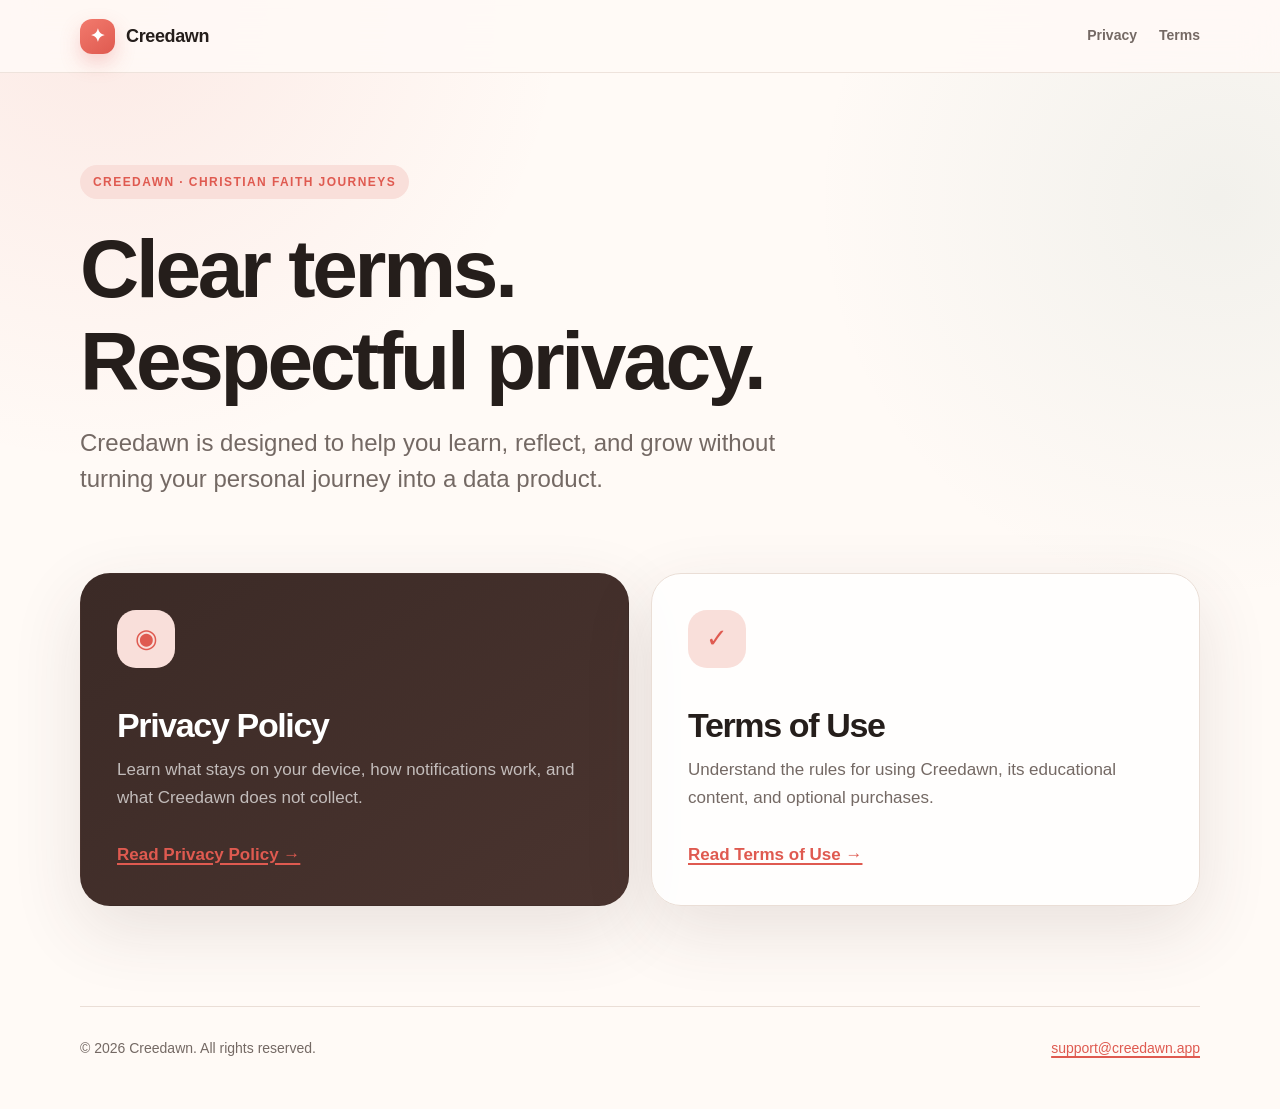
==== index.html @ 134fe07b "Add Creedawn privacy policy and terms" ====
<!doctype html>
<html lang="en">
<head>
  <meta charset="utf-8">
  <meta name="viewport" content="width=device-width, initial-scale=1">
  <meta name="description" content="Privacy Policy and Terms of Use for the Creedawn iOS app.">
  <title>Creedawn — Legal</title>
  <link rel="stylesheet" href="assets/styles.css">
</head>
<body>
  <header class="site-header">
    <nav class="nav" aria-label="Primary navigation">
      <a class="brand" href="./"><span class="brand-mark" aria-hidden="true">✦</span>Creedawn</a>
      <div class="nav-links">
        <a href="privacy/">Privacy</a>
        <a href="terms/">Terms</a>
      </div>
    </nav>
  </header>

  <main>
    <section class="hero">
      <span class="eyebrow">Creedawn · Christian faith journeys</span>
      <h1>Clear terms.<br>Respectful privacy.</h1>
      <p class="hero-copy">Creedawn is designed to help you learn, reflect, and grow without turning your personal journey into a data product.</p>
    </section>

    <section class="home-grid" aria-label="Legal documents">
      <article class="home-card dark">
        <div class="card-icon" aria-hidden="true">◉</div>
        <h2>Privacy Policy</h2>
        <p>Learn what stays on your device, how notifications work, and what Creedawn does not collect.</p>
        <a class="card-link" href="privacy/">Read Privacy Policy →</a>
      </article>
      <article class="home-card">
        <div class="card-icon" aria-hidden="true">✓</div>
        <h2>Terms of Use</h2>
        <p>Understand the rules for using Creedawn, its educational content, and optional purchases.</p>
        <a class="card-link" href="terms/">Read Terms of Use →</a>
      </article>
    </section>
  </main>

  <footer class="site-footer">
    <p>© 2026 Creedawn. All rights reserved.</p>
    <p><a href="mailto:support@creedawn.app">support@creedawn.app</a></p>
  </footer>
</body>
</html>
---- assets/styles.css ----
:root {
  color-scheme: light;
  --paper: #fffaf6;
  --paper-deep: #f7eee7;
  --ink: #251e1b;
  --muted: #746964;
  --line: #eaded6;
  --coral: #df5a50;
  --coral-soft: #f9dfda;
  --cocoa: #4a342f;
  --sage: #6e9585;
  --white: #ffffff;
  --shadow: 0 24px 70px rgba(74, 52, 47, 0.12);
}

* {
  box-sizing: border-box;
}

html {
  scroll-behavior: smooth;
}

body {
  margin: 0;
  background:
    radial-gradient(circle at 8% 0%, rgba(223, 90, 80, 0.10), transparent 29rem),
    radial-gradient(circle at 95% 18%, rgba(110, 149, 133, 0.09), transparent 25rem),
    var(--paper);
  color: var(--ink);
  font-family: -apple-system, BlinkMacSystemFont, "Segoe UI", sans-serif;
  font-size: 17px;
  line-height: 1.68;
  -webkit-font-smoothing: antialiased;
}

a {
  color: var(--coral);
  text-decoration-thickness: 1.5px;
  text-underline-offset: 3px;
}

a:hover {
  color: #bb443c;
}

.site-header {
  position: sticky;
  top: 0;
  z-index: 10;
  border-bottom: 1px solid rgba(234, 222, 214, 0.8);
  background: rgba(255, 250, 246, 0.88);
  backdrop-filter: blur(18px);
  -webkit-backdrop-filter: blur(18px);
}

.nav {
  width: min(1120px, calc(100% - 40px));
  min-height: 72px;
  margin: 0 auto;
  display: flex;
  align-items: center;
  justify-content: space-between;
  gap: 24px;
}

.brand {
  display: inline-flex;
  align-items: center;
  gap: 11px;
  color: var(--ink);
  font-size: 18px;
  font-weight: 800;
  letter-spacing: -0.02em;
  text-decoration: none;
}

.brand-mark {
  width: 35px;
  height: 35px;
  display: grid;
  place-items: center;
  border-radius: 12px;
  color: var(--white);
  background: linear-gradient(145deg, #f27a6d, var(--coral));
  box-shadow: 0 9px 20px rgba(223, 90, 80, 0.26);
}

.nav-links {
  display: flex;
  align-items: center;
  gap: 22px;
}

.nav-links a {
  color: var(--muted);
  font-size: 14px;
  font-weight: 700;
  text-decoration: none;
}

.nav-links a[aria-current="page"],
.nav-links a:hover {
  color: var(--coral);
}

.hero,
.legal-layout,
.home-grid,
.site-footer {
  width: min(1120px, calc(100% - 40px));
  margin-left: auto;
  margin-right: auto;
}

.hero {
  padding: 92px 0 46px;
}

.eyebrow {
  display: inline-flex;
  align-items: center;
  min-height: 34px;
  padding: 6px 13px;
  border-radius: 999px;
  color: var(--coral);
  background: var(--coral-soft);
  font-size: 12px;
  font-weight: 800;
  letter-spacing: 0.12em;
  text-transform: uppercase;
}

h1,
h2,
h3 {
  margin-top: 0;
  letter-spacing: -0.04em;
  line-height: 1.12;
}

h1 {
  max-width: 820px;
  margin: 24px 0 18px;
  font-size: clamp(46px, 7vw, 82px);
}

.hero-copy {
  max-width: 720px;
  margin: 0;
  color: var(--muted);
  font-size: clamp(19px, 2.5vw, 24px);
  line-height: 1.5;
}

.home-grid {
  display: grid;
  grid-template-columns: repeat(2, minmax(0, 1fr));
  gap: 22px;
  padding: 30px 0 100px;
}

.home-card {
  min-height: 300px;
  padding: 36px;
  border: 1px solid var(--line);
  border-radius: 30px;
  background: rgba(255, 255, 255, 0.82);
  box-shadow: var(--shadow);
  display: flex;
  flex-direction: column;
  align-items: flex-start;
}

.home-card.dark {
  color: var(--white);
  border-color: transparent;
  background: linear-gradient(145deg, #3b2a26, var(--cocoa));
}

.card-icon {
  width: 58px;
  height: 58px;
  margin-bottom: 38px;
  display: grid;
  place-items: center;
  border-radius: 19px;
  color: var(--coral);
  background: var(--coral-soft);
  font-size: 26px;
}

.home-card h2 {
  margin-bottom: 12px;
  font-size: 34px;
}

.home-card p {
  margin: 0 0 28px;
  color: var(--muted);
}

.home-card.dark p {
  color: rgba(255, 255, 255, 0.68);
}

.card-link {
  margin-top: auto;
  font-weight: 800;
}

.legal-layout {
  display: grid;
  grid-template-columns: 240px minmax(0, 760px);
  gap: 72px;
  align-items: start;
  padding: 20px 0 100px;
}

.toc {
  position: sticky;
  top: 104px;
  padding: 22px;
  border: 1px solid var(--line);
  border-radius: 22px;
  background: rgba(255, 255, 255, 0.66);
}

.toc strong {
  display: block;
  margin-bottom: 12px;
  font-size: 13px;
  letter-spacing: 0.09em;
  text-transform: uppercase;
}

.toc a {
  display: block;
  padding: 6px 0;
  color: var(--muted);
  font-size: 14px;
  text-decoration: none;
}

.toc a:hover {
  color: var(--coral);
}

.legal-card {
  padding: 48px;
  border: 1px solid var(--line);
  border-radius: 32px;
  background: rgba(255, 255, 255, 0.84);
  box-shadow: var(--shadow);
}

.effective-date {
  margin: -4px 0 38px;
  color: var(--muted);
  font-size: 14px;
  font-weight: 650;
}

.summary {
  margin-bottom: 42px;
  padding: 24px 26px;
  border-left: 5px solid var(--coral);
  border-radius: 0 18px 18px 0;
  background: var(--coral-soft);
}

.summary p:last-child {
  margin-bottom: 0;
}

.legal-section {
  padding-top: 38px;
  scroll-margin-top: 100px;
}

.legal-section + .legal-section {
  margin-top: 38px;
  border-top: 1px solid var(--line);
}

.legal-section h2 {
  margin-bottom: 16px;
  font-size: 29px;
}

.legal-section h3 {
  margin: 26px 0 10px;
  font-size: 20px;
}

.legal-section p,
.legal-section li {
  color: #554b47;
}

.legal-section ul {
  padding-left: 22px;
}

.legal-section li + li {
  margin-top: 9px;
}

.contact-box {
  margin-top: 22px;
  padding: 24px;
  border-radius: 20px;
  background: var(--paper-deep);
}

.site-footer {
  padding: 30px 0 48px;
  border-top: 1px solid var(--line);
  color: var(--muted);
  font-size: 14px;
  display: flex;
  justify-content: space-between;
  gap: 24px;
}

.site-footer p {
  margin: 0;
}

@media (max-width: 820px) {
  .hero {
    padding-top: 62px;
  }

  .home-grid,
  .legal-layout {
    grid-template-columns: 1fr;
  }

  .legal-layout {
    gap: 24px;
  }

  .toc {
    position: static;
  }

  .legal-card {
    padding: 30px 24px;
  }
}

@media (max-width: 560px) {
  body {
    font-size: 16px;
  }

  .nav {
    min-height: 64px;
  }

  .nav-links {
    gap: 13px;
  }

  .nav-links a {
    font-size: 12px;
  }

  .hero,
  .legal-layout,
  .home-grid,
  .site-footer {
    width: min(100% - 28px, 1120px);
  }

  .home-card {
    min-height: 270px;
    padding: 28px;
  }

  .site-footer {
    flex-direction: column;
  }
}
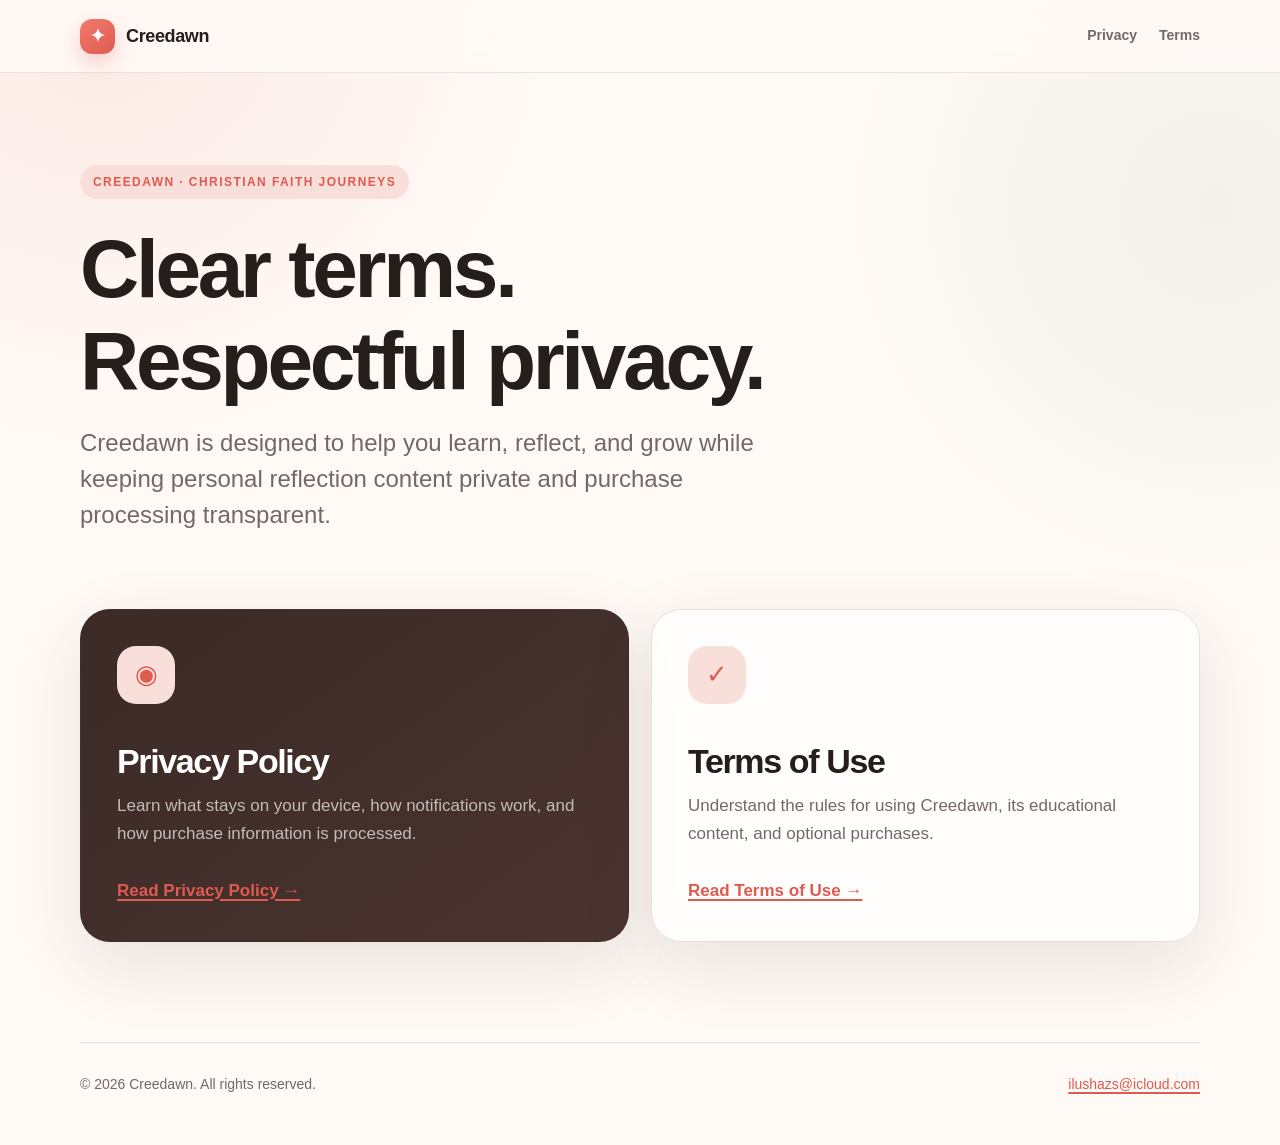
==== commit d7e15cd0: "Document RevenueCat purchase processing" ====
--- a/index.html
+++ b/index.html
@@ -22,14 +22,14 @@
     <section class="hero">
       <span class="eyebrow">Creedawn · Christian faith journeys</span>
       <h1>Clear terms.<br>Respectful privacy.</h1>
-      <p class="hero-copy">Creedawn is designed to help you learn, reflect, and grow without turning your personal journey into a data product.</p>
+      <p class="hero-copy">Creedawn is designed to help you learn, reflect, and grow while keeping personal reflection content private and purchase processing transparent.</p>
     </section>
 
     <section class="home-grid" aria-label="Legal documents">
       <article class="home-card dark">
         <div class="card-icon" aria-hidden="true">◉</div>
         <h2>Privacy Policy</h2>
-        <p>Learn what stays on your device, how notifications work, and what Creedawn does not collect.</p>
+        <p>Learn what stays on your device, how notifications work, and how purchase information is processed.</p>
         <a class="card-link" href="privacy/">Read Privacy Policy →</a>
       </article>
       <article class="home-card">
@@ -43,7 +43,7 @@
 
   <footer class="site-footer">
     <p>© 2026 Creedawn. All rights reserved.</p>
-    <p><a href="mailto:support@creedawn.app">support@creedawn.app</a></p>
+    <p><a href="mailto:ilushazs@icloud.com">ilushazs@icloud.com</a></p>
   </footer>
 </body>
 </html>
